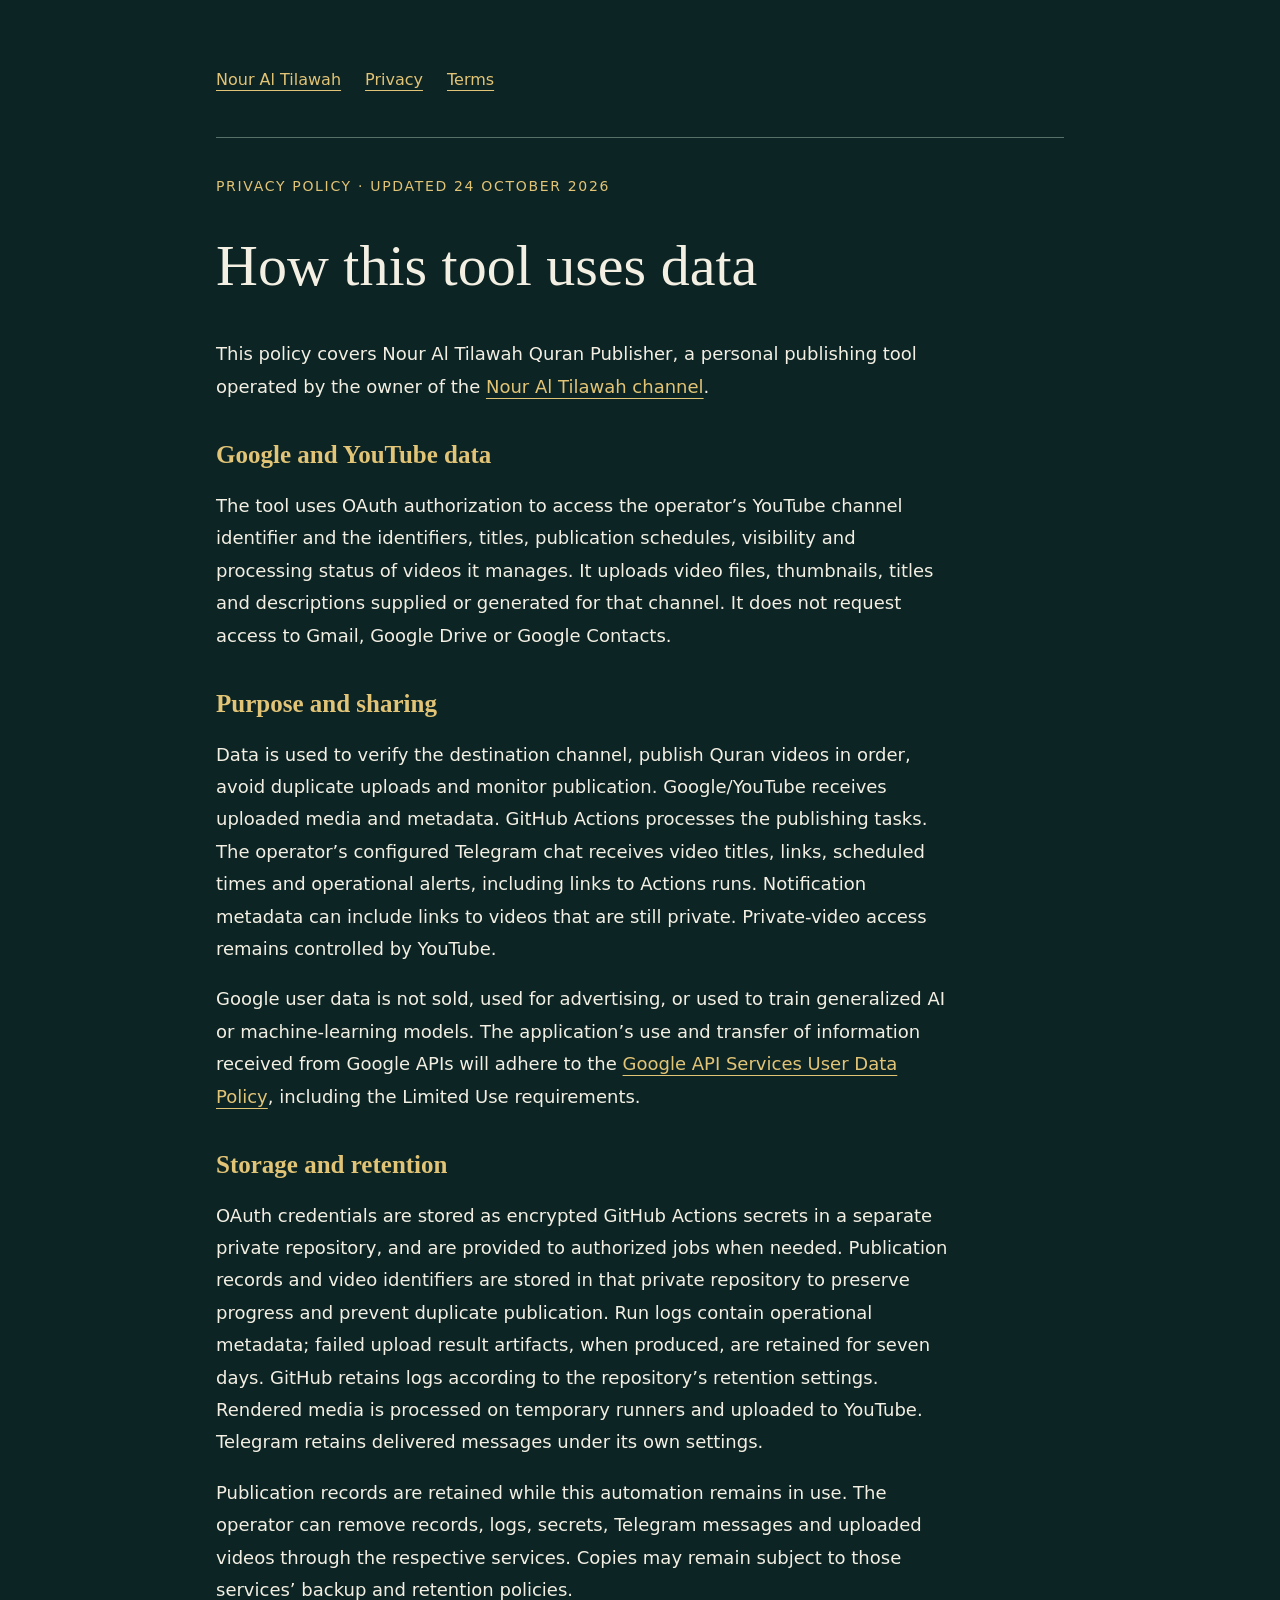
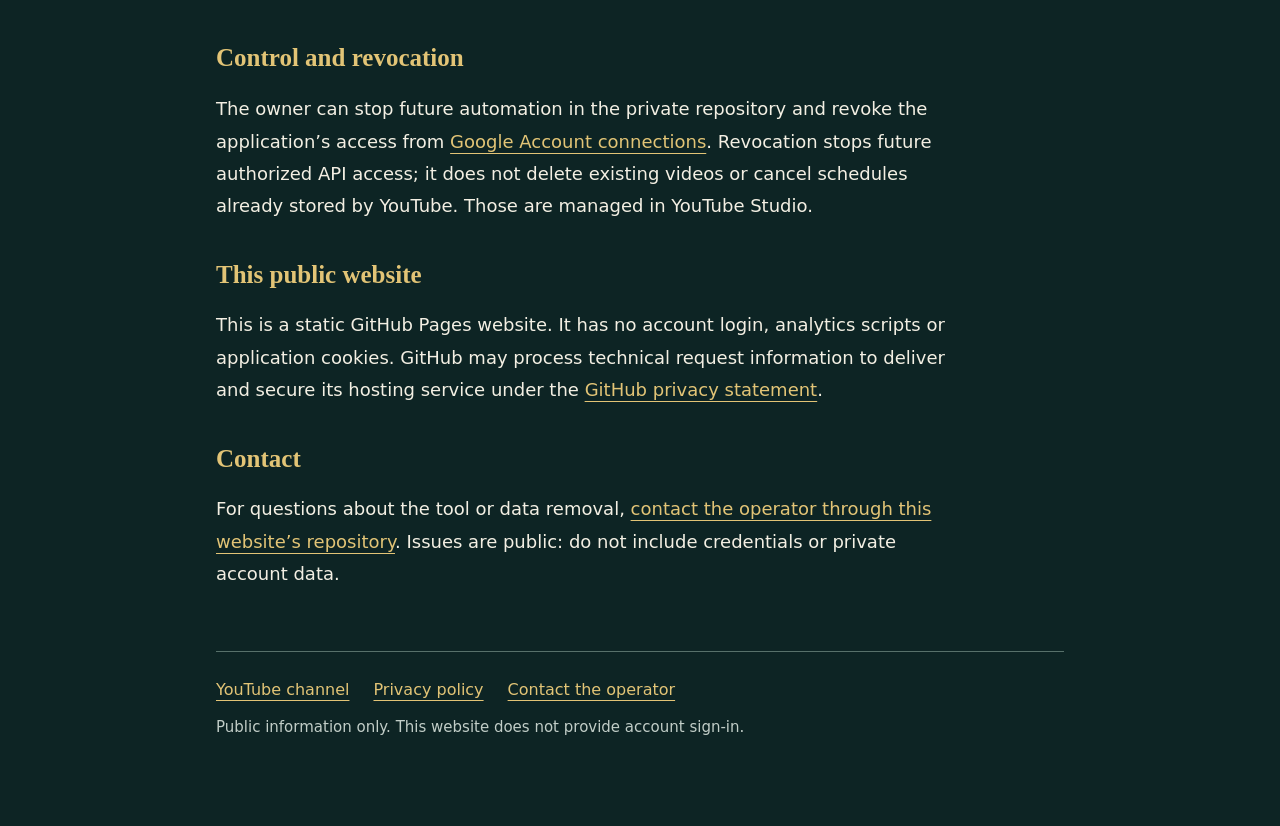
==== privacy.html @ e1ef467b "Publish application information and privacy policy" ====
<!doctype html><html lang="en"><head><meta charset="utf-8"><meta name="viewport" content="width=device-width,initial-scale=1"><meta name="description" content="Official information about Nour Al Tilawah Quran Publisher, its YouTube automation and privacy practices."><title>Privacy policy — Nour Al Tilawah</title><link rel="stylesheet" href="style.css"></head><body><main><nav aria-label="Main navigation"><a href="index.html">Nour Al Tilawah</a><a href="privacy.html">Privacy</a><a href="terms.html">Terms</a></nav><p class="eyebrow">Privacy policy · Updated 24 October 2026</p><h1>How this tool uses data</h1><p>This policy covers Nour Al Tilawah Quran Publisher, a personal publishing tool operated by the owner of the <a href="https://www.youtube.com/@NourAlTilawahQuran">Nour Al Tilawah channel</a>.</p><h2>Google and YouTube data</h2><p>The tool uses OAuth authorization to access the operator’s YouTube channel identifier and the identifiers, titles, publication schedules, visibility and processing status of videos it manages. It uploads video files, thumbnails, titles and descriptions supplied or generated for that channel. It does not request access to Gmail, Google Drive or Google Contacts.</p><h2>Purpose and sharing</h2><p>Data is used to verify the destination channel, publish Quran videos in order, avoid duplicate uploads and monitor publication. Google/YouTube receives uploaded media and metadata. GitHub Actions processes the publishing tasks. The operator’s configured Telegram chat receives video titles, links, scheduled times and operational alerts, including links to Actions runs. Notification metadata can include links to videos that are still private. Private-video access remains controlled by YouTube.</p><p>Google user data is not sold, used for advertising, or used to train generalized AI or machine-learning models. The application’s use and transfer of information received from Google APIs will adhere to the <a href="https://developers.google.com/terms/api-services-user-data-policy">Google API Services User Data Policy</a>, including the Limited Use requirements.</p><h2>Storage and retention</h2><p>OAuth credentials are stored as encrypted GitHub Actions secrets in a separate private repository, and are provided to authorized jobs when needed. Publication records and video identifiers are stored in that private repository to preserve progress and prevent duplicate publication. Run logs contain operational metadata; failed upload result artifacts, when produced, are retained for seven days. GitHub retains logs according to the repository’s retention settings. Rendered media is processed on temporary runners and uploaded to YouTube. Telegram retains delivered messages under its own settings.</p><p>Publication records are retained while this automation remains in use. The operator can remove records, logs, secrets, Telegram messages and uploaded videos through the respective services. Copies may remain subject to those services’ backup and retention policies.</p><h2>Control and revocation</h2><p>The owner can stop future automation in the private repository and revoke the application’s access from <a href="https://myaccount.google.com/connections">Google Account connections</a>. Revocation stops future authorized API access; it does not delete existing videos or cancel schedules already stored by YouTube. Those are managed in YouTube Studio.</p><h2>This public website</h2><p>This is a static GitHub Pages website. It has no account login, analytics scripts or application cookies. GitHub may process technical request information to deliver and secure its hosting service under the <a href="https://docs.github.com/en/site-policy/privacy-policies/github-general-privacy-statement">GitHub privacy statement</a>.</p><h2>Contact</h2><p>For questions about the tool or data removal, <a href="https://github.com/adasdasfdvsd/nour-al-tilawah-info/issues">contact the operator through this website’s repository</a>. Issues are public: do not include credentials or private account data.</p><footer><a href="https://www.youtube.com/@NourAlTilawahQuran">YouTube channel</a><a href="privacy.html">Privacy policy</a><a href="https://github.com/adasdasfdvsd/nour-al-tilawah-info/issues">Contact the operator</a></footer><p class="muted">Public information only. This website does not provide account sign-in.</p></main></body></html>
---- style.css ----
:root{color-scheme:dark;font-family:Georgia,'Times New Roman',serif;background:#0d2424;color:#f3efe3}*{box-sizing:border-box}body{margin:0}main{max-width:900px;margin:auto;padding:70px 26px}nav,footer{display:flex;gap:24px;flex-wrap:wrap;font:16px system-ui}nav{padding-bottom:48px;border-bottom:1px solid #57706a}a{color:#e2c476;text-underline-offset:5px}a:focus-visible{outline:2px solid #e2c476;outline-offset:5px}h1{font-size:clamp(32px,6vw,58px);line-height:1.15;max-width:780px;font-weight:400}h2{font-size:25px;margin-top:38px;color:#e2c476}p,li{font:18px/1.8 system-ui;max-width:740px}li{margin:8px 0}.eyebrow{font:14px system-ui;letter-spacing:.12em;text-transform:uppercase;color:#e2c476;margin-top:40px}.arabic{font-size:34px;color:#e2c476}footer{border-top:1px solid #57706a;margin-top:60px;padding-top:28px}.muted{color:#c1cdc7;font-size:15px}@media(max-width:600px){main{padding-top:30px}nav{padding-bottom:25px}}
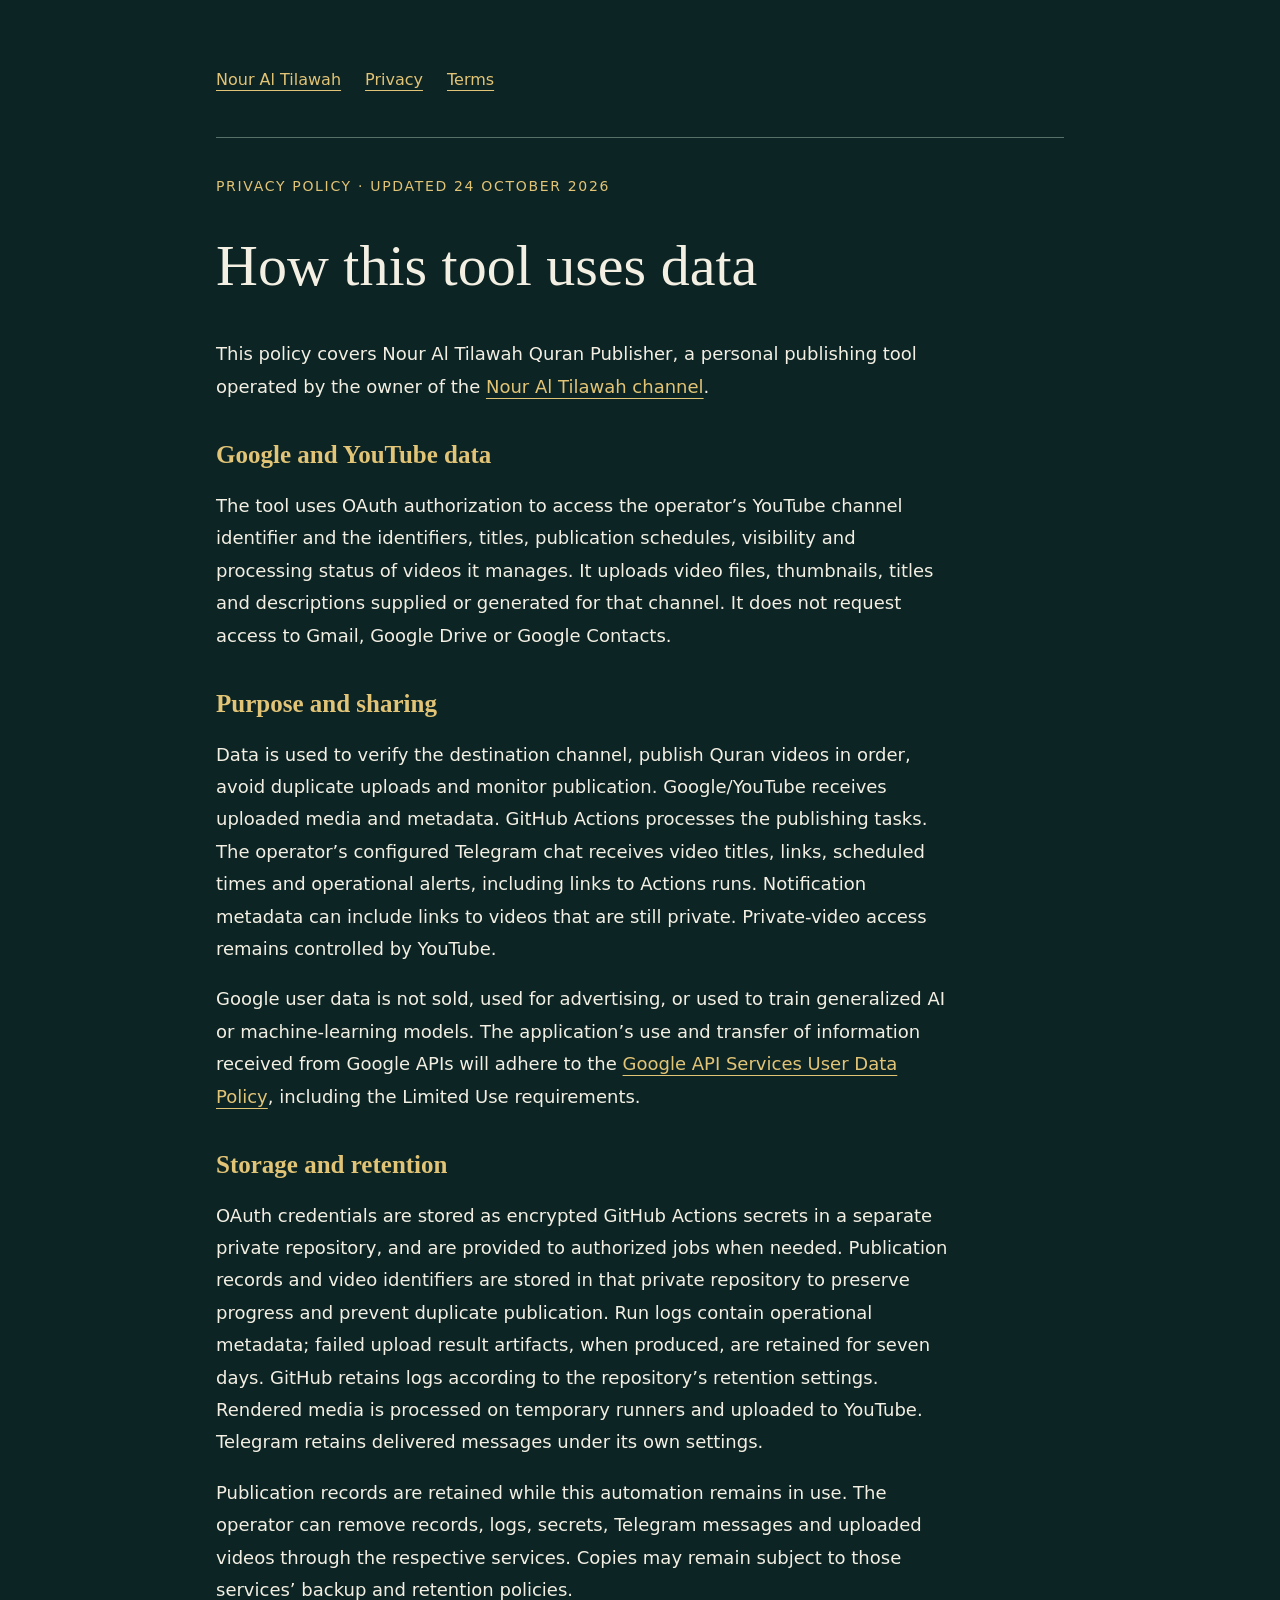
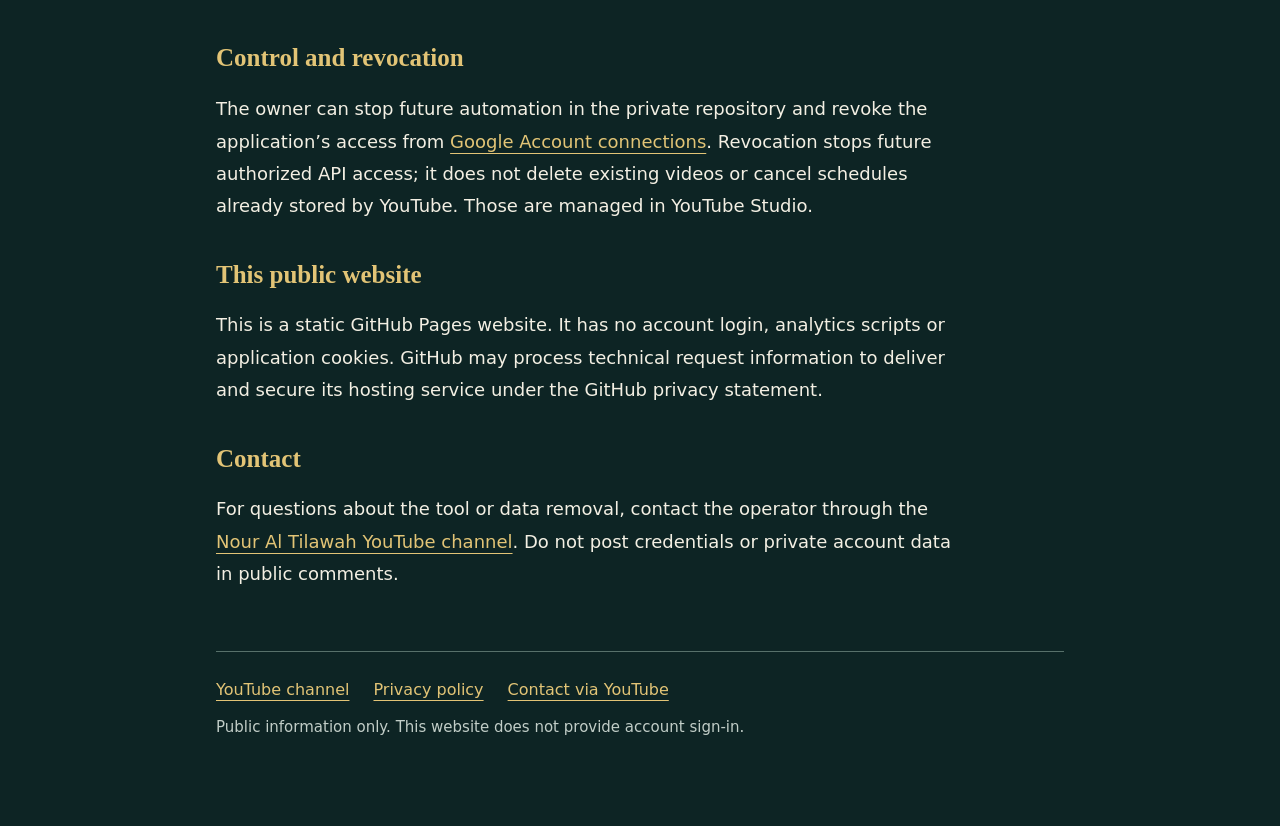
==== commit a7486a64: "Remove GitHub links from public information pages" ====
--- a/privacy.html
+++ b/privacy.html
@@ -1 +1 @@
-<!doctype html><html lang="en"><head><meta charset="utf-8"><meta name="viewport" content="width=device-width,initial-scale=1"><meta name="description" content="Official information about Nour Al Tilawah Quran Publisher, its YouTube automation and privacy practices."><title>Privacy policy — Nour Al Tilawah</title><link rel="stylesheet" href="style.css"></head><body><main><nav aria-label="Main navigation"><a href="index.html">Nour Al Tilawah</a><a href="privacy.html">Privacy</a><a href="terms.html">Terms</a></nav><p class="eyebrow">Privacy policy · Updated 24 October 2026</p><h1>How this tool uses data</h1><p>This policy covers Nour Al Tilawah Quran Publisher, a personal publishing tool operated by the owner of the <a href="https://www.youtube.com/@NourAlTilawahQuran">Nour Al Tilawah channel</a>.</p><h2>Google and YouTube data</h2><p>The tool uses OAuth authorization to access the operator’s YouTube channel identifier and the identifiers, titles, publication schedules, visibility and processing status of videos it manages. It uploads video files, thumbnails, titles and descriptions supplied or generated for that channel. It does not request access to Gmail, Google Drive or Google Contacts.</p><h2>Purpose and sharing</h2><p>Data is used to verify the destination channel, publish Quran videos in order, avoid duplicate uploads and monitor publication. Google/YouTube receives uploaded media and metadata. GitHub Actions processes the publishing tasks. The operator’s configured Telegram chat receives video titles, links, scheduled times and operational alerts, including links to Actions runs. Notification metadata can include links to videos that are still private. Private-video access remains controlled by YouTube.</p><p>Google user data is not sold, used for advertising, or used to train generalized AI or machine-learning models. The application’s use and transfer of information received from Google APIs will adhere to the <a href="https://developers.google.com/terms/api-services-user-data-policy">Google API Services User Data Policy</a>, including the Limited Use requirements.</p><h2>Storage and retention</h2><p>OAuth credentials are stored as encrypted GitHub Actions secrets in a separate private repository, and are provided to authorized jobs when needed. Publication records and video identifiers are stored in that private repository to preserve progress and prevent duplicate publication. Run logs contain operational metadata; failed upload result artifacts, when produced, are retained for seven days. GitHub retains logs according to the repository’s retention settings. Rendered media is processed on temporary runners and uploaded to YouTube. Telegram retains delivered messages under its own settings.</p><p>Publication records are retained while this automation remains in use. The operator can remove records, logs, secrets, Telegram messages and uploaded videos through the respective services. Copies may remain subject to those services’ backup and retention policies.</p><h2>Control and revocation</h2><p>The owner can stop future automation in the private repository and revoke the application’s access from <a href="https://myaccount.google.com/connections">Google Account connections</a>. Revocation stops future authorized API access; it does not delete existing videos or cancel schedules already stored by YouTube. Those are managed in YouTube Studio.</p><h2>This public website</h2><p>This is a static GitHub Pages website. It has no account login, analytics scripts or application cookies. GitHub may process technical request information to deliver and secure its hosting service under the <a href="https://docs.github.com/en/site-policy/privacy-policies/github-general-privacy-statement">GitHub privacy statement</a>.</p><h2>Contact</h2><p>For questions about the tool or data removal, <a href="https://github.com/adasdasfdvsd/nour-al-tilawah-info/issues">contact the operator through this website’s repository</a>. Issues are public: do not include credentials or private account data.</p><footer><a href="https://www.youtube.com/@NourAlTilawahQuran">YouTube channel</a><a href="privacy.html">Privacy policy</a><a href="https://github.com/adasdasfdvsd/nour-al-tilawah-info/issues">Contact the operator</a></footer><p class="muted">Public information only. This website does not provide account sign-in.</p></main></body></html>+<!doctype html><html lang="en"><head><meta charset="utf-8"><meta name="viewport" content="width=device-width,initial-scale=1"><meta name="description" content="Official information about Nour Al Tilawah Quran Publisher, its YouTube automation and privacy practices."><title>Privacy policy — Nour Al Tilawah</title><link rel="stylesheet" href="style.css"><meta name="robots" content="noindex, follow"></head><body><main><nav aria-label="Main navigation"><a href="index.html">Nour Al Tilawah</a><a href="privacy.html">Privacy</a><a href="terms.html">Terms</a></nav><p class="eyebrow">Privacy policy · Updated 24 October 2026</p><h1>How this tool uses data</h1><p>This policy covers Nour Al Tilawah Quran Publisher, a personal publishing tool operated by the owner of the <a href="https://www.youtube.com/@NourAlTilawahQuran">Nour Al Tilawah channel</a>.</p><h2>Google and YouTube data</h2><p>The tool uses OAuth authorization to access the operator’s YouTube channel identifier and the identifiers, titles, publication schedules, visibility and processing status of videos it manages. It uploads video files, thumbnails, titles and descriptions supplied or generated for that channel. It does not request access to Gmail, Google Drive or Google Contacts.</p><h2>Purpose and sharing</h2><p>Data is used to verify the destination channel, publish Quran videos in order, avoid duplicate uploads and monitor publication. Google/YouTube receives uploaded media and metadata. GitHub Actions processes the publishing tasks. The operator’s configured Telegram chat receives video titles, links, scheduled times and operational alerts, including links to Actions runs. Notification metadata can include links to videos that are still private. Private-video access remains controlled by YouTube.</p><p>Google user data is not sold, used for advertising, or used to train generalized AI or machine-learning models. The application’s use and transfer of information received from Google APIs will adhere to the <a href="https://developers.google.com/terms/api-services-user-data-policy">Google API Services User Data Policy</a>, including the Limited Use requirements.</p><h2>Storage and retention</h2><p>OAuth credentials are stored as encrypted GitHub Actions secrets in a separate private repository, and are provided to authorized jobs when needed. Publication records and video identifiers are stored in that private repository to preserve progress and prevent duplicate publication. Run logs contain operational metadata; failed upload result artifacts, when produced, are retained for seven days. GitHub retains logs according to the repository’s retention settings. Rendered media is processed on temporary runners and uploaded to YouTube. Telegram retains delivered messages under its own settings.</p><p>Publication records are retained while this automation remains in use. The operator can remove records, logs, secrets, Telegram messages and uploaded videos through the respective services. Copies may remain subject to those services’ backup and retention policies.</p><h2>Control and revocation</h2><p>The owner can stop future automation in the private repository and revoke the application’s access from <a href="https://myaccount.google.com/connections">Google Account connections</a>. Revocation stops future authorized API access; it does not delete existing videos or cancel schedules already stored by YouTube. Those are managed in YouTube Studio.</p><h2>This public website</h2><p>This is a static GitHub Pages website. It has no account login, analytics scripts or application cookies. GitHub may process technical request information to deliver and secure its hosting service under the GitHub privacy statement.</p><h2>Contact</h2><p>For questions about the tool or data removal, contact the operator through the <a href="https://www.youtube.com/@NourAlTilawahQuran">Nour Al Tilawah YouTube channel</a>. Do not post credentials or private account data in public comments.</p><footer><a href="https://www.youtube.com/@NourAlTilawahQuran">YouTube channel</a><a href="privacy.html">Privacy policy</a><a href="https://www.youtube.com/@NourAlTilawahQuran">Contact via YouTube</a></footer><p class="muted">Public information only. This website does not provide account sign-in.</p></main></body></html>
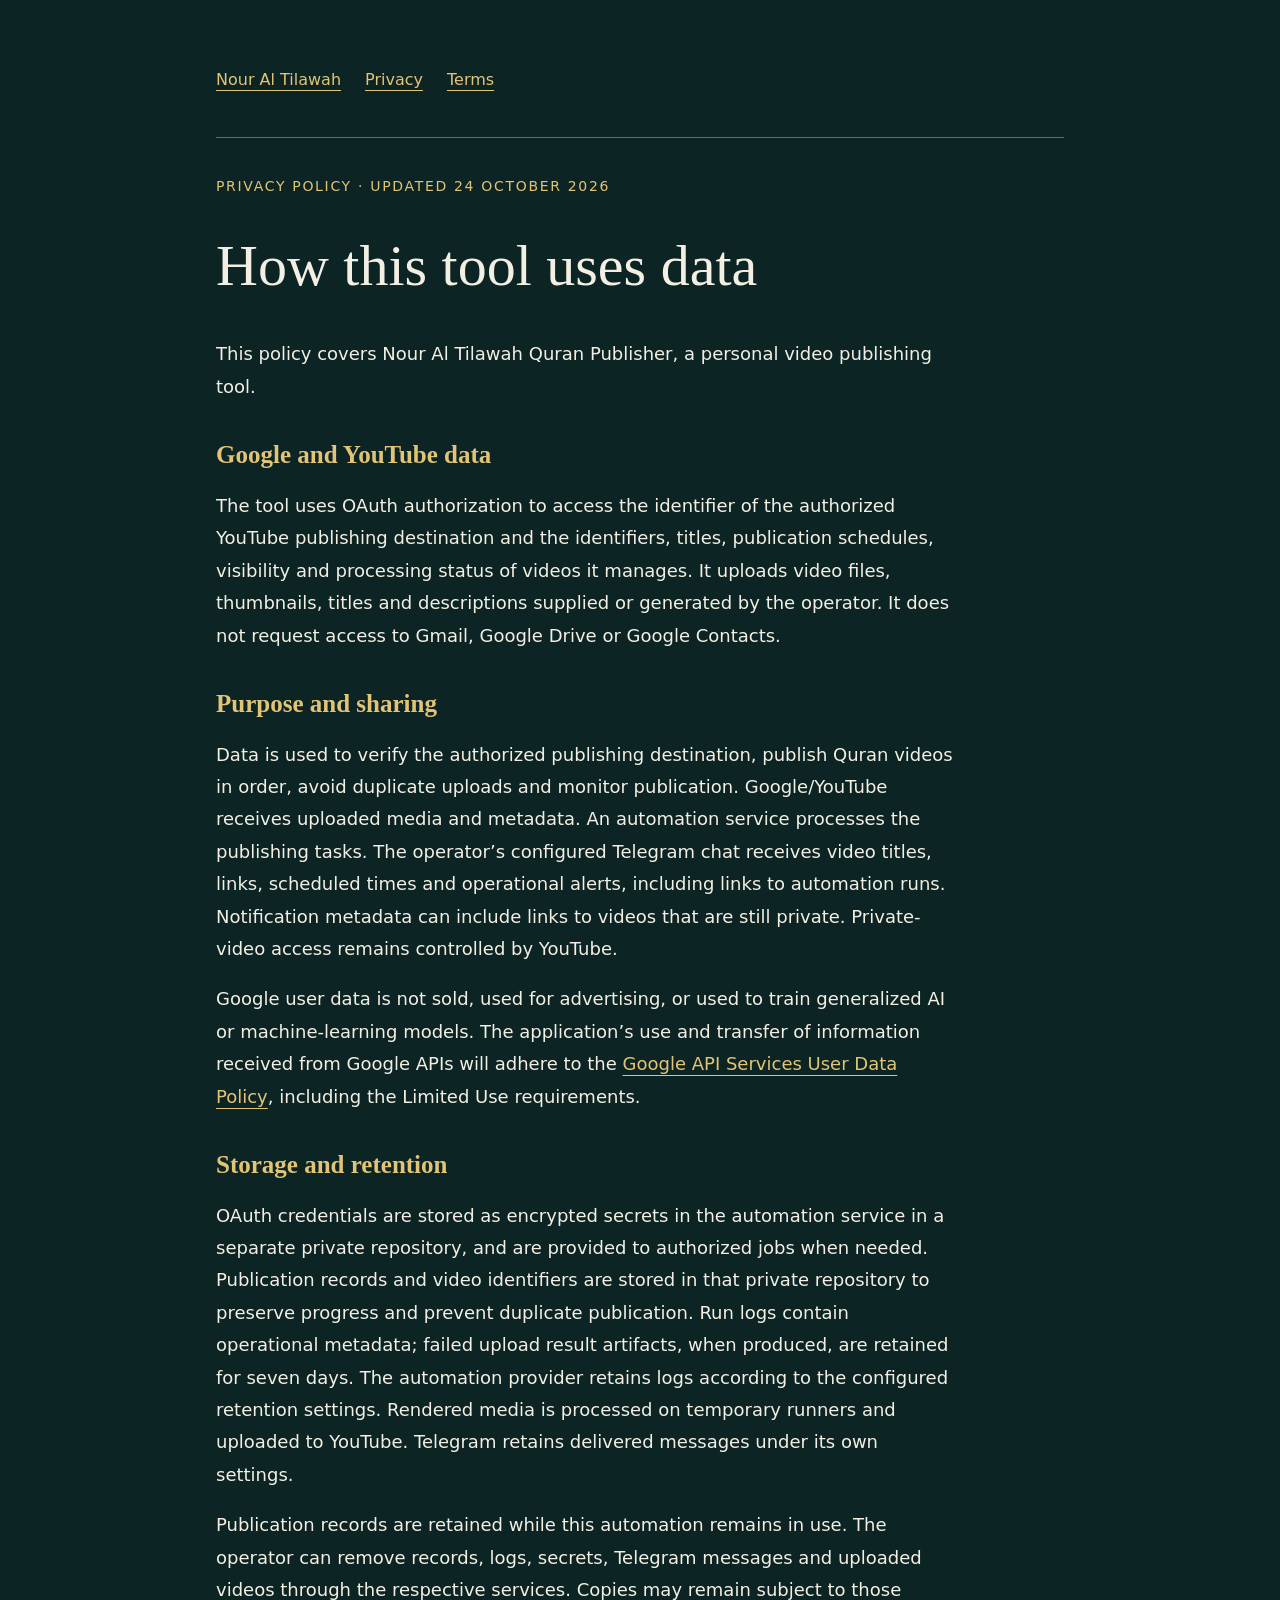
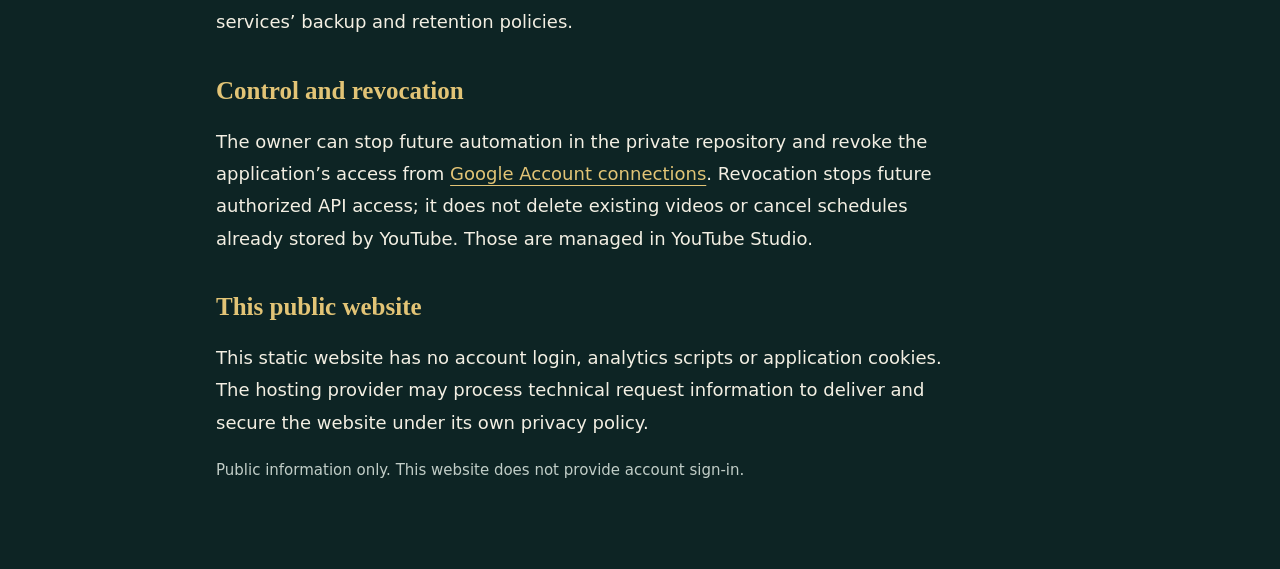
==== commit 61261fe5: "Remove channel references and GitHub mentions from public pages" ====
--- a/privacy.html
+++ b/privacy.html
@@ -1 +1 @@
-<!doctype html><html lang="en"><head><meta charset="utf-8"><meta name="viewport" content="width=device-width,initial-scale=1"><meta name="description" content="Official information about Nour Al Tilawah Quran Publisher, its YouTube automation and privacy practices."><title>Privacy policy — Nour Al Tilawah</title><link rel="stylesheet" href="style.css"><meta name="robots" content="noindex, follow"></head><body><main><nav aria-label="Main navigation"><a href="index.html">Nour Al Tilawah</a><a href="privacy.html">Privacy</a><a href="terms.html">Terms</a></nav><p class="eyebrow">Privacy policy · Updated 24 October 2026</p><h1>How this tool uses data</h1><p>This policy covers Nour Al Tilawah Quran Publisher, a personal publishing tool operated by the owner of the <a href="https://www.youtube.com/@NourAlTilawahQuran">Nour Al Tilawah channel</a>.</p><h2>Google and YouTube data</h2><p>The tool uses OAuth authorization to access the operator’s YouTube channel identifier and the identifiers, titles, publication schedules, visibility and processing status of videos it manages. It uploads video files, thumbnails, titles and descriptions supplied or generated for that channel. It does not request access to Gmail, Google Drive or Google Contacts.</p><h2>Purpose and sharing</h2><p>Data is used to verify the destination channel, publish Quran videos in order, avoid duplicate uploads and monitor publication. Google/YouTube receives uploaded media and metadata. GitHub Actions processes the publishing tasks. The operator’s configured Telegram chat receives video titles, links, scheduled times and operational alerts, including links to Actions runs. Notification metadata can include links to videos that are still private. Private-video access remains controlled by YouTube.</p><p>Google user data is not sold, used for advertising, or used to train generalized AI or machine-learning models. The application’s use and transfer of information received from Google APIs will adhere to the <a href="https://developers.google.com/terms/api-services-user-data-policy">Google API Services User Data Policy</a>, including the Limited Use requirements.</p><h2>Storage and retention</h2><p>OAuth credentials are stored as encrypted GitHub Actions secrets in a separate private repository, and are provided to authorized jobs when needed. Publication records and video identifiers are stored in that private repository to preserve progress and prevent duplicate publication. Run logs contain operational metadata; failed upload result artifacts, when produced, are retained for seven days. GitHub retains logs according to the repository’s retention settings. Rendered media is processed on temporary runners and uploaded to YouTube. Telegram retains delivered messages under its own settings.</p><p>Publication records are retained while this automation remains in use. The operator can remove records, logs, secrets, Telegram messages and uploaded videos through the respective services. Copies may remain subject to those services’ backup and retention policies.</p><h2>Control and revocation</h2><p>The owner can stop future automation in the private repository and revoke the application’s access from <a href="https://myaccount.google.com/connections">Google Account connections</a>. Revocation stops future authorized API access; it does not delete existing videos or cancel schedules already stored by YouTube. Those are managed in YouTube Studio.</p><h2>This public website</h2><p>This is a static GitHub Pages website. It has no account login, analytics scripts or application cookies. GitHub may process technical request information to deliver and secure its hosting service under the GitHub privacy statement.</p><h2>Contact</h2><p>For questions about the tool or data removal, contact the operator through the <a href="https://www.youtube.com/@NourAlTilawahQuran">Nour Al Tilawah YouTube channel</a>. Do not post credentials or private account data in public comments.</p><footer><a href="https://www.youtube.com/@NourAlTilawahQuran">YouTube channel</a><a href="privacy.html">Privacy policy</a><a href="https://www.youtube.com/@NourAlTilawahQuran">Contact via YouTube</a></footer><p class="muted">Public information only. This website does not provide account sign-in.</p></main></body></html>+<!doctype html><html lang="en"><head><meta charset="utf-8"><meta name="viewport" content="width=device-width,initial-scale=1"><meta name="description" content="Official information about Nour Al Tilawah Quran Publisher, its YouTube automation and privacy practices."><title>Privacy policy — Nour Al Tilawah</title><link rel="stylesheet" href="style.css"><meta name="robots" content="noindex, follow"></head><body><main><nav aria-label="Main navigation"><a href="index.html">Nour Al Tilawah</a><a href="privacy.html">Privacy</a><a href="terms.html">Terms</a></nav><p class="eyebrow">Privacy policy · Updated 24 October 2026</p><h1>How this tool uses data</h1><p>This policy covers Nour Al Tilawah Quran Publisher, a personal video publishing tool.</p><h2>Google and YouTube data</h2><p>The tool uses OAuth authorization to access the identifier of the authorized YouTube publishing destination and the identifiers, titles, publication schedules, visibility and processing status of videos it manages. It uploads video files, thumbnails, titles and descriptions supplied or generated by the operator. It does not request access to Gmail, Google Drive or Google Contacts.</p><h2>Purpose and sharing</h2><p>Data is used to verify the authorized publishing destination, publish Quran videos in order, avoid duplicate uploads and monitor publication. Google/YouTube receives uploaded media and metadata. An automation service processes the publishing tasks. The operator’s configured Telegram chat receives video titles, links, scheduled times and operational alerts, including links to automation runs. Notification metadata can include links to videos that are still private. Private-video access remains controlled by YouTube.</p><p>Google user data is not sold, used for advertising, or used to train generalized AI or machine-learning models. The application’s use and transfer of information received from Google APIs will adhere to the <a href="https://developers.google.com/terms/api-services-user-data-policy">Google API Services User Data Policy</a>, including the Limited Use requirements.</p><h2>Storage and retention</h2><p>OAuth credentials are stored as encrypted secrets in the automation service in a separate private repository, and are provided to authorized jobs when needed. Publication records and video identifiers are stored in that private repository to preserve progress and prevent duplicate publication. Run logs contain operational metadata; failed upload result artifacts, when produced, are retained for seven days. The automation provider retains logs according to the configured retention settings. Rendered media is processed on temporary runners and uploaded to YouTube. Telegram retains delivered messages under its own settings.</p><p>Publication records are retained while this automation remains in use. The operator can remove records, logs, secrets, Telegram messages and uploaded videos through the respective services. Copies may remain subject to those services’ backup and retention policies.</p><h2>Control and revocation</h2><p>The owner can stop future automation in the private repository and revoke the application’s access from <a href="https://myaccount.google.com/connections">Google Account connections</a>. Revocation stops future authorized API access; it does not delete existing videos or cancel schedules already stored by YouTube. Those are managed in YouTube Studio.</p><h2>This public website</h2><p>This static website has no account login, analytics scripts or application cookies. The hosting provider may process technical request information to deliver and secure the website under its own privacy policy.</p><p class="muted">Public information only. This website does not provide account sign-in.</p></main></body></html>
